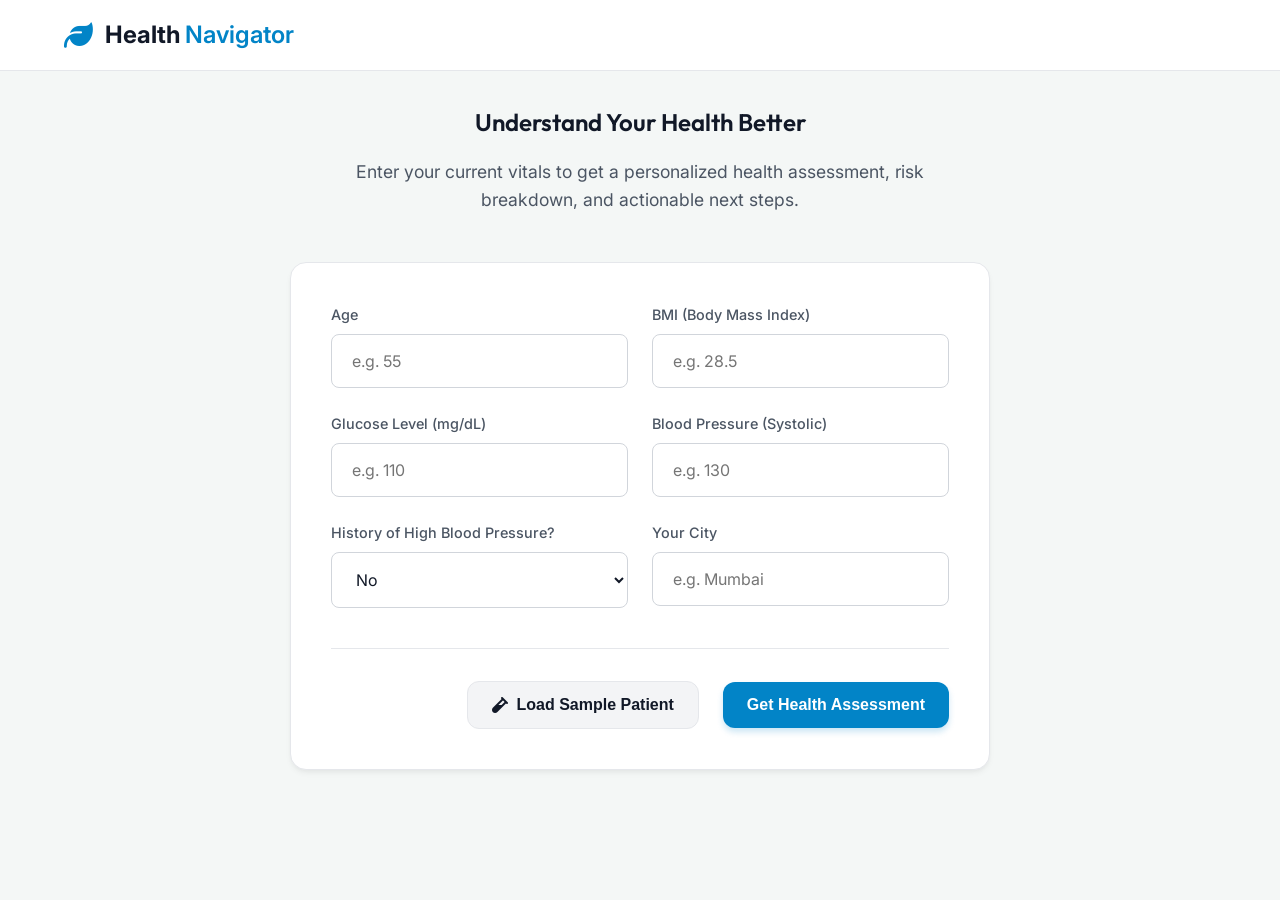
==== frontend/index.html @ f055a169 "Final Optimization: Enhanced CHRI scoring, localized Indian doctor/facility recommendations, premium" ====
<!DOCTYPE html>
<html lang="en">
<head>
    <meta charset="UTF-8">
    <meta name="viewport" content="width=device-width, initial-scale=1.0">
    <title>AI Health Navigator</title>
    <!-- Modern Typefaces -->
    <link href="https://fonts.googleapis.com/css2?family=Inter:wght@300;400;500;600&family=Outfit:wght@500;600;700&display=swap" rel="stylesheet">
    <link rel="stylesheet" href="styles.css">
    <!-- FontAwesome for robust icons -->
    <link rel="stylesheet" href="https://cdnjs.cloudflare.com/ajax/libs/font-awesome/6.4.0/css/all.min.css">
</head>
<body>

    <!-- Header -->
    <header class="glass-header">
        <div class="header-inner">
            <a href="#" class="logo" onclick="resetView()">
                <i class="fa-solid fa-leaf"></i>
                <span>Health <span class="text-gradient">Navigator</span></span>
            </a>
        </div>
    </header>

    <main class="app-container">
        
        <!-- ==============================================
             VIEW 1: INPUT FORM
        =============================================== -->
        <section id="input-view" class="view active-view">
            
            <div class="input-hero animate-in">
                <h2>Understand Your Health Better</h2>
                <p class="mt-2">Enter your current vitals to get a personalized health assessment, risk breakdown, and actionable next steps.</p>
            </div>

            <div class="glass-panel form-wrapper animate-in delay-1">
                <form id="health-form">
                    <div class="form-grid">
                        <div class="input-field">
                            <label for="age">Age</label>
                            <input type="number" id="age" required placeholder="e.g. 55" min="18" max="120">
                        </div>
                        <div class="input-field">
                            <label for="bmi">BMI (Body Mass Index)</label>
                            <input type="number" id="bmi" step="0.1" required placeholder="e.g. 28.5">
                        </div>
                        <div class="input-field">
                            <label for="glucose">Glucose Level (mg/dL)</label>
                            <input type="number" id="glucose" required placeholder="e.g. 110">
                        </div>
                        <div class="input-field">
                            <label for="bp">Blood Pressure (Systolic)</label>
                            <input type="number" id="bp" required placeholder="e.g. 130">
                        </div>
                        <div class="input-field">
                            <label for="hypertension">History of High Blood Pressure?</label>
                            <select id="hypertension">
                                <option value="0">No</option>
                                <option value="1">Yes</option>
                            </select>
                        </div>
                        <div class="input-field">
                            <label for="location">Your City</label>
                            <input type="text" id="location" required placeholder="e.g. Mumbai">
                        </div>
                    </div>

                    <div class="form-actions">
                        <button type="button" class="btn btn-secondary" onclick="autoFillMockData()">
                            <i class="fa-solid fa-vial"></i> Load Sample Patient
                        </button>
                        <button type="submit" class="btn btn-primary" id="submitBtn">
                            <span id="submitText">Get Health Assessment</span>
                            <div class="loader hidden" id="submitLoader"></div>
                        </button>
                    </div>
                </form>
            </div>
        </section>

        <!-- ==============================================
             VIEW 2: RESULTS DASHBOARD
        =============================================== -->
        <section id="results-view" class="view">
            
            <div class="dashboard-nav animate-in">
                <h2>Your Health Assessment Dashboard</h2>
                <button class="btn btn-secondary" onclick="resetView()">
                    <i class="fa-solid fa-arrow-left"></i> Start Over
                </button>
            </div>

            <!-- MANDATORY A: Clinical Health Risk Summary -->
            <div class="glass-panel ai-summary-card animate-in delay-1">
                <div class="ai-summary-header">
                    <i class="fa-solid fa-stethoscope fa-lg"></i>
                    <h3 style="font-size: 1.1rem">Clinical Summary</h3>
                </div>
                <p class="ai-summary-text" id="aiSummaryText">
                    <!-- JS populated: "You have a HIGH risk of... " -->
                </p>
            </div>

            <!-- BENTO GRID -->
            <div class="bento-grid">
                
                <!-- C: CHRI Score Section -->
                <div class="glass-panel bento-item col-span-4 animate-in delay-1">
                    <h3 class="bento-title"><i class="fa-solid fa-heart-circle-check"></i> Overall Health Score</h3>
                    <div class="chri-display">
                        <div class="chri-circle-wrap">
                            <div class="chri-progress" id="chriProgress"></div>
                            <div class="chri-inner">
                                <span class="chri-value" id="scoreValue">--</span>
                            </div>
                        </div>
                        <div class="chri-label" id="scoreLabel">Analyzing...</div>
                        <p class="text-sm text-center text-muted mt-2">Combined cardiometabolic index</p>
                        
                        <!-- Benchmark Legend -->
                        <div class="risk-benchmark">
                            <div class="benchmark-item">
                                <div class="bench-color" style="background: var(--health-good)"></div>
                                <div class="bench-text">0-20<br>Low</div>
                            </div>
                            <div class="benchmark-item">
                                <div class="bench-color" style="background: var(--health-warn)"></div>
                                <div class="bench-text">20-40<br>Mod</div>
                            </div>
                            <div class="benchmark-item">
                                <div class="bench-color" style="background: var(--health-alert)"></div>
                                <div class="bench-text">40-70<br>High</div>
                            </div>
                            <div class="benchmark-item">
                                <div class="bench-color" style="background: #b91c1c"></div>
                                <div class="bench-text">70+<br>Crit</div>
                            </div>
                        </div>
                    </div>
                </div>

                <!-- E: Action Recommendation Section (VERY IMPORTANT) -->
                <div class="glass-panel bento-item col-span-8 animate-in delay-2">
                    <h3 class="bento-title"><i class="fa-solid fa-clipboard-list"></i> Action Plan</h3>
                    <div class="action-box">
                        <div class="urgency-badge" id="urgencyBadge">
                            <i class="fa-solid fa-bell"></i> <span id="urgencyText">Routine Checkup</span>
                        </div>
                        <div class="action-steps" id="actionSteps">
                            <!-- JS populated list of gentle, readable actions -->
                        </div>
                    </div>
                </div>

                <!-- B: Disease Risk Breakdown -->
                <div class="glass-panel bento-item col-span-6 animate-in delay-3">
                    <h3 class="bento-title"><i class="fa-solid fa-chart-bar"></i> Specific Risk Breakdown</h3>
                    <p class="text-sm text-muted mb-3">Probability indicators based on your current vitals.</p>
                    <div class="disease-risk-list" id="riskList">
                        <!-- JS populated progress bars -->
                    </div>
                </div>

                <!-- D: Explanation Section (USER-FRIENDLY) -->
                <div class="glass-panel bento-item col-span-6 animate-in delay-3">
                    <h3 class="bento-title"><i class="fa-solid fa-magnifying-glass-chart"></i> Why did we get this result?</h3>
                    <p class="text-sm text-muted mb-3">Your risk is currently most influenced by these factors:</p>
                    <div class="factor-list" id="factorList">
                        <!-- JS populated simple human terms -->
                    </div>
                </div>

                <!-- F: Doctor Recommendation Section -->
                <div class="glass-panel bento-item col-span-12 animate-in delay-4 mt-2">
                    <div style="display:flex; justify-content:space-between; align-items:flex-end;" class="mb-3">
                        <div>
                            <h3 class="bento-title mb-1"><i class="fa-solid fa-user-doctor"></i> Find a Specialist Nearby</h3>
                            <p class="text-sm text-muted">Recommended for your condition based on your location.</p>
                        </div>
                    </div>
                    <div class="doctor-cards" id="doctorLinks">
                        <!-- JS populated OSM facilities -->
                    </div>
                </div>

                <!-- G: Nearby Hospitals/Facilities Section -->
                <div class="glass-panel bento-item col-span-12 animate-in delay-4 mt-2">
                    <div class="mb-3">
                        <h3 class="bento-title mb-1"><i class="fa-solid fa-hospital"></i> Nearby Healthcare Facilities</h3>
                        <p class="text-sm text-muted">General hospitals and clinics in your area.</p>
                    </div>
                    <div class="doctor-cards" id="facilityLinks">
                        <!-- JS populated OSM facilities -->
                    </div>
                </div>
                
            </div>

            <!-- G: Confidence & Disclaimer Section (TRUST LAYER) -->
            <div class="disclaimer-section animate-in delay-4">
                <div class="confidence-badge">
                    <i class="fa-solid fa-shield-halved" id="confIcon"></i>
                    <span>Confidence Level: <strong id="confLevelText">High</strong></span>
                </div>
                <div class="disclaimer-text">
                    <i class="fa-solid fa-circle-info" style="margin-top:2px;"></i>
                    <span>This is a clinical decision-support system and not a definitive medical diagnosis. Always consult with a qualified healthcare professional.</span>
                </div>
            </div>

        </section>

    </main>

    <script src="app.js"></script>
</body>
</html>
---- frontend/styles.css ----
:root {
    --bg-base: #f4f7f6;
    --bg-surface: #ffffff;
    --bg-surface-hover: #f9fafb;
    
    /* Vibrant Gradients & Accents */
    --accent-primary: #0284c7; /* Clinical Blue */
    --accent-secondary: #0369a1; 
    --accent-mixed: #0284c7; /* Solid color instead of gradient */
    
    /* Health state colors */
    --health-good: #059669;
    --health-warn: #d97706;
    --health-alert: #dc2626;
    
    /* Text */
    --text-primary: #111827;
    --text-secondary: #4b5563;
    
    /* Borders & Glass */
    --glass-border: #e5e7eb;
    --glass-shadow: 0 4px 6px -1px rgba(0, 0, 0, 0.05), 0 2px 4px -1px rgba(0, 0, 0, 0.03);
    
    --radius-lg: 16px;
    --radius-md: 12px;
    --radius-sm: 8px;
}

* { 
    margin: 0; 
    padding: 0; 
    box-sizing: border-box; 
}

body {
    font-family: 'Inter', -apple-system, BlinkMacSystemFont, sans-serif;
    background-color: var(--bg-base);
    color: var(--text-primary);
    line-height: 1.6;
    min-height: 100vh;
    overflow-x: hidden;
}

h1, h2, h3, h4, .number-callout {
    font-family: 'Outfit', sans-serif;
    font-weight: 600;
}

/* Glassmorphism Classes */
.glass-panel {
    background: var(--bg-surface);
    border: 1px solid var(--glass-border);
    border-radius: var(--radius-lg);
    box-shadow: var(--glass-shadow);
    overflow: visible; /* CRITICAL: Allows hover cards to float over grid boundaries */
}

.glass-header {
    position: sticky;
    top: 0;
    z-index: 50;
    background: rgba(255, 255, 255, 0.95);
    backdrop-filter: blur(8px);
    border-bottom: 1px solid var(--glass-border);
    padding: 1rem 0;
}

.header-inner {
    max-width: 1200px;
    margin: 0 auto;
    padding: 0 1.5rem;
    display: flex;
    justify-content: space-between;
    align-items: center;
}

.logo {
    display: flex;
    align-items: center;
    gap: 0.75rem;
    font-size: 1.5rem;
    font-weight: 700;
    color: var(--text-primary);
    text-decoration: none;
}

.logo i {
    color: var(--accent-primary);
    font-size: 1.8rem;
}

.app-container {
    max-width: 1200px;
    margin: 2rem auto;
    padding: 0 1.5rem 4rem;
}

/* Typography Utilities */
.text-gradient {
    color: var(--accent-primary);
    font-weight: 600;
}
.text-muted { color: var(--text-secondary); }
.text-center { text-align: center; }
.text-sm { font-size: 0.875rem; }
.text-lg { font-size: 1.125rem; }
.mb-1 { margin-bottom: 0.5rem; }
.mb-2 { margin-bottom: 1rem; }
.mb-3 { margin-bottom: 1.5rem; }
.mb-4 { margin-bottom: 2.5rem; }
.mt-2 { margin-top: 1rem; }
.mt-4 { margin-top: 2rem; }

/* View Transitions */
.view {
    display: none;
    opacity: 0;
    transform: translateY(10px);
    transition: opacity 0.5s ease, transform 0.5s ease;
}
.view.active-view {
    display: block;
    opacity: 1;
    transform: translateY(0);
}

/* INPUT FORM */
.input-hero {
    text-align: center;
    max-width: 600px;
    margin: 0 auto 3rem;
}

.input-hero p {
    color: var(--text-secondary);
    font-size: 1.1rem;
}

.form-wrapper {
    max-width: 700px;
    margin: 0 auto;
    padding: 2.5rem;
    transition: transform 0.3s ease, box-shadow 0.3s ease;
}

.form-wrapper:hover {
    transform: translateY(-2px);
    box-shadow: 0 12px 24px rgba(0,0,0,0.05);
}

.form-grid {
    display: grid;
    grid-template-columns: repeat(auto-fit, minmax(280px, 1fr));
    gap: 1.5rem;
}

.input-field {
    display: flex;
    flex-direction: column;
    gap: 0.5rem;
}

.input-field label {
    font-size: 0.9rem;
    color: var(--text-secondary);
    font-weight: 500;
}

.input-field input, .input-field select {
    background: #ffffff;
    border: 1px solid #d1d5db;
    border-radius: var(--radius-sm);
    padding: 1rem 1.25rem;
    color: var(--text-primary);
    font-family: inherit;
    font-size: 1rem;
    transition: all 0.3s ease;
}

.input-field input:focus, .input-field select:focus {
    outline: none;
    border-color: var(--accent-primary);
    background: #ffffff;
    box-shadow: 0 0 0 3px rgba(2, 132, 199, 0.15);
}

.form-actions {
    display: flex;
    justify-content: flex-end;
    gap: 1.5rem;
    align-items: center;
    margin-top: 2.5rem;
    padding-top: 2rem;
    border-top: 1px solid var(--glass-border);
}

/* Buttons */
.btn {
    padding: 0.875rem 1.5rem;
    border-radius: var(--radius-md);
    border: none;
    font-weight: 600;
    font-size: 1rem;
    cursor: pointer;
    transition: all 0.3s cubic-bezier(0.4, 0, 0.2, 1);
    display: inline-flex;
    align-items: center;
    justify-content: center;
    gap: 0.5rem;
}

.btn-primary {
    background: var(--accent-primary);
    color: #fff;
    box-shadow: 0 4px 6px rgba(2, 132, 199, 0.2);
}

.btn-primary:hover {
    transform: translateY(-1px);
    box-shadow: 0 6px 12px rgba(2, 132, 199, 0.3);
    filter: brightness(1.05);
}

.btn-primary:active {
    transform: translateY(0);
}

.btn-secondary {
    background: #f3f4f6;
    color: var(--text-primary);
    border: 1px solid var(--glass-border);
}

.btn-secondary:hover {
    background: #e5e7eb;
    border-color: #d1d5db;
}

/* Dashboard Layout */
.dashboard-nav {
    display: flex;
    justify-content: space-between;
    align-items: center;
    margin-bottom: 2rem;
}

.dashboard-nav .btn {
    padding: 0.5rem 1rem;
    font-size: 0.9rem;
}

/* AI Summary Section */
.ai-summary-card {
    padding: 2rem;
    margin-bottom: 2rem;
    border-left: 4px solid var(--accent-primary);
    background: #f0f9ff;
}

.ai-summary-header {
    display: flex;
    align-items: center;
    gap: 0.75rem;
    color: var(--accent-primary);
    margin-bottom: 1rem;
}

.ai-summary-text {
    font-size: 1.15rem;
    line-height: 1.6;
    font-weight: 400;
}

/* Dashboard Grid */
.bento-grid {
    display: grid;
    grid-template-columns: repeat(12, 1fr);
    gap: 1.5rem;
    margin-bottom: 2rem;
}

.bento-item {
    padding: 1.75rem;
    position: relative;
}

.bento-title {
    font-size: 1.1rem;
    margin-bottom: 1.25rem;
    display: flex;
    align-items: center;
    gap: 0.5rem;
}

.col-span-4 { grid-column: span 4; }
.col-span-8 { grid-column: span 8; }
.col-span-6 { grid-column: span 6; }
.col-span-12{ grid-column: span 12; }

@media (max-width: 900px) {
    .bento-grid .col-span-4, 
    .bento-grid .col-span-8, 
    .bento-grid .col-span-6 {
        grid-column: span 12;
    }
    .form-actions {
        flex-direction: column-reverse;
        gap: 1rem;
    }
    .form-actions .btn {
        width: 100%;
    }
}

/* CHRI Display */
.chri-display {
    display: flex;
    flex-direction: column;
    align-items: center;
    justify-content: center;
    padding: 1rem 0;
}

.chri-circle-wrap {
    position: relative;
    width: 160px;
    height: 160px;
    border-radius: 50%;
    background: #e5e7eb;
    display: flex;
    align-items: center;
    justify-content: center;
    margin-bottom: 1rem;
}

.chri-progress {
    position: absolute;
    inset: 0;
    border-radius: 50%;
    background: conic-gradient(var(--accent-primary) 0%, transparent 0%);
    transition: background 1s ease-out;
}

.chri-inner {
    position: absolute;
    inset: 8px;
    background: var(--bg-surface);
    border-radius: 50%;
    display: flex;
    flex-direction: column;
    align-items: center;
    justify-content: center;
    z-index: 2;
    box-shadow: inset 0 2px 4px rgba(0,0,0,0.05);
}

.chri-value {
    font-size: 2.5rem;
    line-height: 1;
    color: var(--text-primary);
    font-weight: 700;
}

.chri-label {
    font-size: 1.25rem;
    font-weight: 600;
    margin-top: 0.5rem;
}

/* Action Recommendations */
.action-box {
    display: flex;
    flex-direction: column;
    height: 100%;
}

.urgency-badge {
    display: inline-flex;
    align-items: center;
    gap: 0.5rem;
    padding: 0.5rem 1rem;
    border-radius: 20px;
    font-weight: 600;
    font-size: 0.9rem;
    margin-bottom: 1.5rem;
    width: fit-content;
}

.urgency-low { background: rgba(16, 185, 129, 0.15); color: var(--health-good); border: 1px solid rgba(16, 185, 129, 0.3); }
.urgency-moderate { background: rgba(245, 158, 11, 0.15); color: var(--health-warn); border: 1px solid rgba(245, 158, 11, 0.3); }
.urgency-high { background: rgba(239, 68, 68, 0.15); color: var(--health-alert); border: 1px solid rgba(239, 68, 68, 0.3); }

.action-steps {
    display: flex;
    flex-direction: column;
    gap: 1rem;
}

.action-step {
    background: #f9fafb;
    border-radius: var(--radius-sm);
    padding: 1rem;
    display: flex;
    gap: 1rem;
    align-items: flex-start;
    border-left: 3px solid var(--accent-secondary);
    transition: transform 0.2s;
    border: 1px solid var(--glass-border);
    border-left-width: 3px;
}
.action-step:hover {
    transform: translateX(4px);
    background: #f3f4f6;
}

.step-icon {
    margin-top: 0.2rem;
    color: var(--accent-secondary);
}

/* Progress Bars (Disease Risk) */
.disease-risk-list {
    display: flex;
    flex-direction: column;
    gap: 1.25rem;
}

.risk-item .risk-header {
    display: flex;
    justify-content: space-between;
    margin-bottom: 0.5rem;
    font-weight: 500;
}

.risk-bar-bg {
    width: 100%;
    height: 10px;
    background: #e5e7eb;
    border-radius: 5px;
    overflow: visible; /* Allow hover cards and tooltips to extend beyond boundaries */
}

.risk-bar-fill {
    height: 100%;
    border-radius: 5px;
    transition: width 1.5s cubic-bezier(0.4, 0, 0.2, 1);
}

/* Explanation Factors */
.factor-list {
    display: grid;
    grid-template-columns: 1fr 1fr;
    gap: 1rem;
}
@media (max-width: 600px) { .factor-list { grid-template-columns: 1fr; } }

.factor-item {
    background: #f9fafb;
    padding: 1rem;
    border-radius: var(--radius-sm);
    display: flex;
    align-items: center;
    gap: 0.75rem;
    border: 1px solid var(--glass-border);
}

.factor-dot {
    width: 10px;
    height: 10px;
    border-radius: 50%;
    flex-shrink: 0;
}

.dot-high { background: var(--health-alert); box-shadow: 0 0 10px rgba(220, 38, 38, 0.4); }
.dot-med  { background: var(--health-warn); box-shadow: 0 0 10px rgba(217, 119, 6, 0.4); }
.dot-low  { background: var(--health-good); box-shadow: 0 0 10px rgba(5, 150, 105, 0.4); }

.impact-badge {
    font-size: 0.65rem;
    padding: 2px 6px;
    border-radius: 4px;
    font-weight: 700;
    text-transform: uppercase;
    margin-left: auto;
}
.impact-high { background: rgba(220, 38, 38, 0.1); color: var(--health-alert); }
.impact-med { background: rgba(217, 119, 6, 0.1); color: var(--health-warn); }

/* Doctors Section */
.doctor-cards {
    display: grid;
    grid-template-columns: repeat(auto-fit, minmax(250px, 1fr));
    gap: 1rem;
}

.doctor-card {
    background: #ffffff;
    border: 1px solid var(--glass-border);
    border-radius: var(--radius-md);
    padding: 1.5rem;
    transition: all 0.3s cubic-bezier(0.4, 0, 0.2, 1);
    position: relative;
    box-shadow: 0 1px 3px rgba(0,0,0,0.05);
}

.doctor-card:hover {
    background: #f9fafb;
    border-color: #d1d5db;
    transform: translateY(-3px);
    box-shadow: 0 4px 6px rgba(0,0,0,0.05);
    z-index: 1000; /* Ensure it stays on top of subsequent sections */
}

.doc-tag {
    position: absolute;
    top: 0;
    right: 0;
    background: var(--accent-mixed);
    color: white;
    font-size: 0.7rem;
    padding: 0.25rem 0.75rem;
    border-bottom-left-radius: var(--radius-md);
    font-weight: 600;
}

.doc-name {
    font-size: 1.1rem;
    margin-bottom: 0.25rem;
}

.doc-spec {
    color: var(--accent-secondary);
    font-size: 0.85rem;
    font-weight: 500;
    margin-bottom: 1rem;
}

.doc-address {
    font-size: 0.85rem;
    color: var(--text-secondary);
    display: flex;
    gap: 0.5rem;
    align-items: flex-start;
    margin-bottom: 1rem;
}

.doc-link {
    color: var(--accent-primary);
    font-size: 0.85rem;
    text-decoration: none;
    font-weight: 500;
    display: inline-flex;
    align-items: center;
    gap: 0.25rem;
}

.doc-link:hover { text-decoration: underline; }

/* Doctor Info Hover Card */
.doc-info-trigger {
    cursor: help;
    display: flex;
    align-items: center;
    gap: 0.5rem;
    color: var(--accent-primary);
    font-size: 0.85rem;
    font-weight: 600;
    margin-top: 0.5rem;
    padding: 0.25rem 0.5rem;
    background: rgba(2, 132, 199, 0.05);
    border-radius: var(--radius-sm);
    width: fit-content;
}

.doc-hover-card {
    position: absolute;
    inset: 10px; /* Floating slightly inside the card */
    background: rgba(255, 255, 255, 0.98);
    backdrop-filter: blur(4px);
    border: 1px solid var(--accent-primary);
    border-radius: var(--radius-md);
    box-shadow: 0 15px 30px rgba(0,0,0,0.15);
    padding: 1.25rem;
    z-index: 1100;
    opacity: 0;
    visibility: hidden;
    transition: all 0.3s cubic-bezier(0.4, 0, 0.2, 1);
    display: flex;
    flex-direction: column;
    justify-content: space-between;
    pointer-events: none;
}

.doctor-card:hover .doc-hover-card {
    opacity: 1;
    visibility: visible;
    pointer-events: auto;
}

.hover-card-header {
    display: flex;
    justify-content: space-between;
    align-items: flex-start;
    margin-bottom: 0.75rem;
    border-bottom: 1px solid #f3f4f6;
    padding-bottom: 0.5rem;
}

.hover-card-rating {
    background: #fffbeb;
    color: #92400e;
    padding: 2px 8px;
    border-radius: 12px;
    font-size: 0.75rem;
    font-weight: 700;
    display: flex;
    align-items: center;
    gap: 4px;
}

.hover-card-desc {
    font-size: 0.8rem;
    color: var(--text-secondary);
    line-height: 1.4;
    margin-bottom: 0.75rem;
}

.hover-card-review {
    background: #f9fafb;
    padding: 0.75rem;
    border-radius: var(--radius-sm);
    font-size: 0.75rem;
    font-style: italic;
    color: var(--text-primary);
    border-left: 2px solid var(--accent-primary);
}

.hover-card-label {
    font-size: 0.65rem;
    text-transform: uppercase;
    letter-spacing: 0.025em;
    color: var(--text-secondary);
    margin-bottom: 0.25rem;
    font-weight: 700;
}

/* Disclaimer Section */
.disclaimer-section {
    display: flex;
    flex-wrap: wrap;
    justify-content: space-between;
    align-items: center;
    gap: 1rem;
    padding: 1.5rem;
    background: #f9fafb;
    border-radius: var(--radius-sm);
    border: 1px solid var(--glass-border);
}

.disclaimer-text {
    color: var(--text-secondary);
    font-size: 0.85rem;
    max-width: 600px;
    display: flex;
    gap: 0.75rem;
}

.confidence-badge {
    background: #ffffff;
    padding: 0.5rem 1rem;
    border-radius: var(--radius-sm);
    font-size: 0.9rem;
    display: flex;
    align-items: center;
    gap: 0.5rem;
    border: 1px solid var(--glass-border);
}

/* Loading States */
.btn .loader {
    width: 18px;
    height: 18px;
    border: 3px solid rgba(255,255,255,0.3);
    border-top-color: #fff;
    border-radius: 50%;
    animation: spin 1s linear infinite;
}

.hidden { display: none !important; }

@keyframes spin { 100% { transform: rotate(360deg); } }
@keyframes fadeInSlide {
    0% { opacity: 0; transform: translateY(15px); }
    100% { opacity: 1; transform: translateY(0); }
}

.animate-in {
    animation: fadeInSlide 0.6s cubic-bezier(0.2, 0.8, 0.2, 1) forwards;
    opacity: 0;
}
.delay-1 { animation-delay: 0.1s; }
.delay-2 { animation-delay: 0.2s; }
.delay-3 { animation-delay: 0.3s; }
.delay-4 { animation-delay: 0.4s; }

/* Risk Benchmark Legend */
.risk-benchmark {
    display: grid;
    grid-template-columns: repeat(4, 1fr);
    gap: 8px;
    margin-top: 1.5rem;
    padding-top: 1rem;
    border-top: 1px solid rgba(0,0,0,0.05);
}

.benchmark-item {
    display: flex;
    flex-direction: column;
    align-items: center;
    gap: 4px;
}

.bench-color {
    width: 100%;
    height: 4px;
    border-radius: 2px;
}

.bench-text {
    font-size: 0.65rem;
    color: var(--text-secondary);
    text-align: center;
    line-height: 1.2;
    font-weight: 500;
}
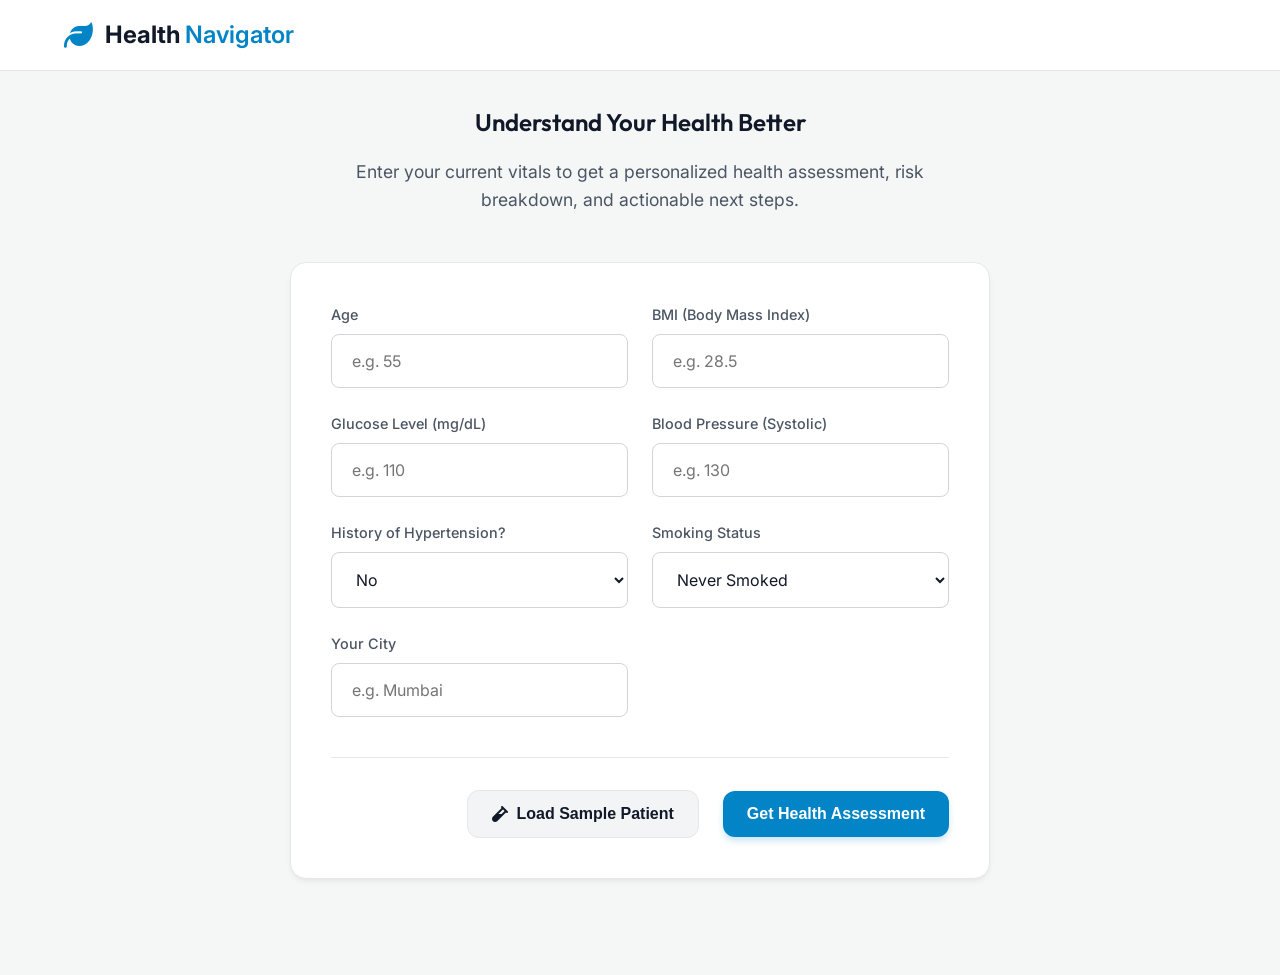
==== commit 4f906dbc: "Final project presentation, architecture diagrams, and generation script" ====
--- a/frontend/index.html
+++ b/frontend/index.html
@@ -54,10 +54,19 @@
                             <input type="number" id="bp" required placeholder="e.g. 130">
                         </div>
                         <div class="input-field">
-                            <label for="hypertension">History of High Blood Pressure?</label>
+                            <label for="hypertension">History of Hypertension?</label>
                             <select id="hypertension">
                                 <option value="0">No</option>
                                 <option value="1">Yes</option>
+                            </select>
+                        </div>
+                        <div class="input-field">
+                            <label for="smoking">Smoking Status</label>
+                            <select id="smoking">
+                                <option value="never smoked">Never Smoked</option>
+                                <option value="formerly smoked">Formerly Smoked</option>
+                                <option value="smokes">Current Smoker</option>
+                                <option value="Unknown">Prefer not to say</option>
                             </select>
                         </div>
                         <div class="input-field">
--- a/frontend/styles.css
+++ b/frontend/styles.css
@@ -455,25 +455,47 @@
 @media (max-width: 600px) { .factor-list { grid-template-columns: 1fr; } }
 
 .factor-item {
-    background: #f9fafb;
-    padding: 1rem;
-    border-radius: var(--radius-sm);
-    display: flex;
-    align-items: center;
-    gap: 0.75rem;
+    background: #ffffff;
+    padding: 1.25rem;
+    border-radius: var(--radius-md);
+    display: flex;
+    align-items: center;
+    gap: 1rem;
     border: 1px solid var(--glass-border);
-}
-
-.factor-dot {
-    width: 10px;
-    height: 10px;
-    border-radius: 50%;
-    flex-shrink: 0;
-}
-
-.dot-high { background: var(--health-alert); box-shadow: 0 0 10px rgba(220, 38, 38, 0.4); }
-.dot-med  { background: var(--health-warn); box-shadow: 0 0 10px rgba(217, 119, 6, 0.4); }
-.dot-low  { background: var(--health-good); box-shadow: 0 0 10px rgba(5, 150, 105, 0.4); }
+    transition: transform 0.2s, box-shadow 0.2s;
+}
+
+.factor-item:hover {
+    transform: translateY(-2px);
+    box-shadow: 0 4px 12px rgba(0,0,0,0.05);
+}
+
+.factor-icon {
+    font-size: 1.25rem;
+    width: 24px;
+    text-align: center;
+}
+
+.factor-content {
+    display: flex;
+    flex-direction: column;
+    gap: 2px;
+}
+
+.factor-name {
+    text-transform: capitalize;
+    font-size: 0.95rem;
+    font-weight: 600;
+    color: var(--text-primary);
+}
+
+.factor-detail {
+    font-size: 0.75rem;
+    color: var(--text-secondary);
+    font-weight: 400;
+}
+
+.factor-dot { display: none; } /* Replaced by icons */
 
 .impact-badge {
     font-size: 0.65rem;
